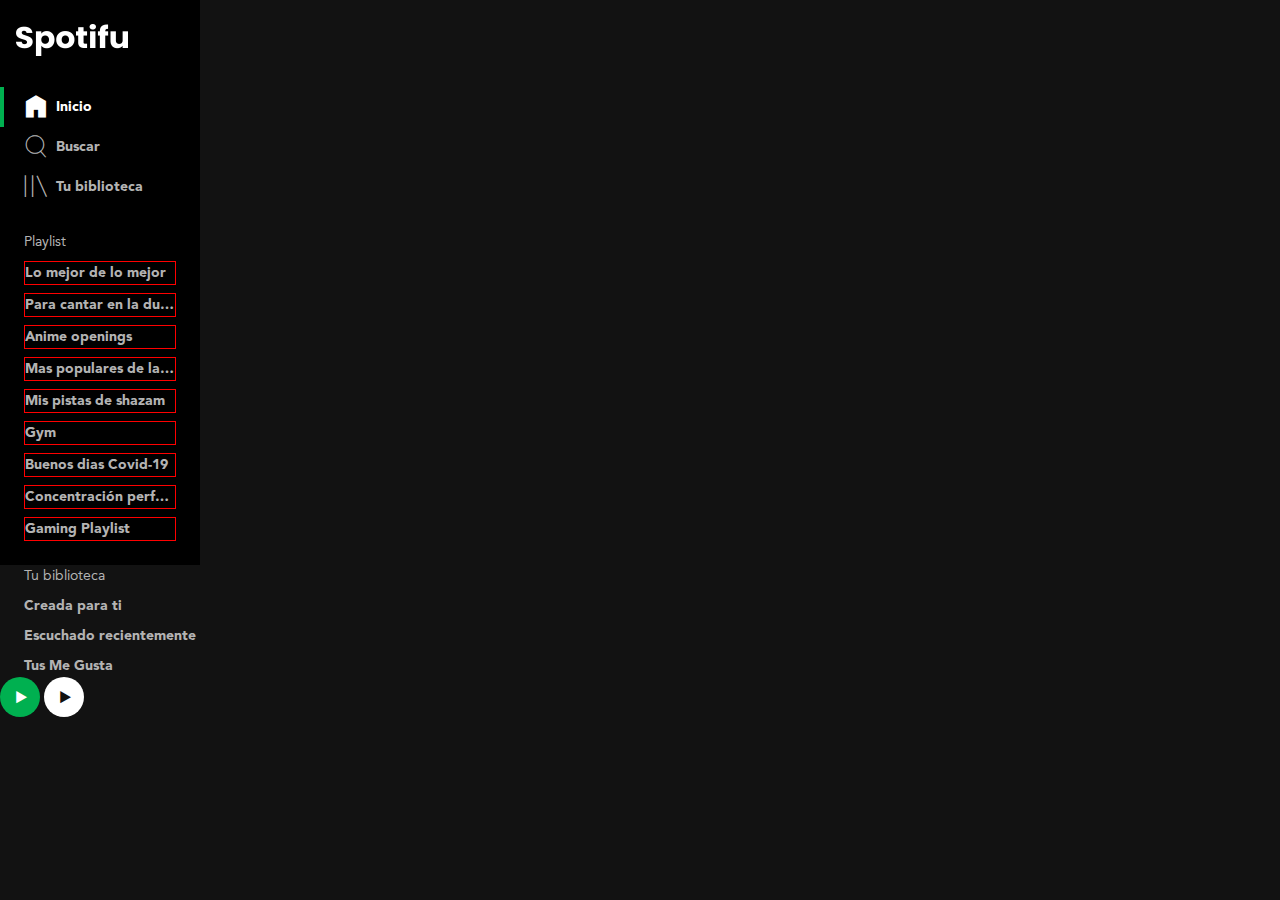
==== index.html @ e595609b "terminando sidebar" ====
<!DOCTYPE html>
<html lang="es">

<head>
  <link rel="stylesheet" href="css/index.css">
  <meta charset="UTF-8">
  <meta http-equiv="X-UA-Compatible" content="IE=edge">
  <meta name="viewport" content="width=device-width, initial-scale=1.0">
  <title>Spotifu</title>
</head>

<body class="body">

  <div class="sidebar">

    <!-- Logo -->
    <header class="logo">
      <a href="/" aria-current="page">
        <img src="images/spotifu-logo.png" class="logo-image" width="112" height="32" alt="Logo de Spotifu"
          title="Spotifu">
      </a>
    </header>

    <!-- Nav 1 -->

    <nav class="menu" aria-label="Principal">
      <ul class="menu-list">

        <li class="menuItem is-active">
          <a href="/" class="link" aria-current="page">
            <i class="icon-home" aria-hidden="true"></i>
            <span>Inicio</span>
          </a>
        </li>

        <li class="menuItem ">
          <a href="/" class="link">
            <i class="icon-search" aria-hidden="true"></i>
            <span>Buscar</span>
          </a>
        </li>

        <li class="menuItem ">
          <a href="/" class="link">
            <i class="icon-library" aria-hidden="true"></i>
            <span>Tu biblioteca</span>
          </a>
        </li>



      </ul>
    </nav>

    <!-- Nav2 -->

    <nav class="list" aria-labelledby="playlist-navigation">
      <h2 class="list-title" id="playlist-navigation">Playlist</h2>
      <ul class="list-content">

        <li class="list-item">
          <span class="elipsis">
            <a class="link" href="#">Lo mejor de lo mejor </a>
          </span>
        </li>

        <li class="list-item">
          <span class="elipsis">
            <a class="link" href="#">Para cantar en la ducha</a>
          </span>
        </li>

        <li class="list-item">
          <span class="elipsis">
            <a class="link" href="#">Anime openings</a>
          </span>
        </li>

        <li class="list-item">
          <span class="elipsis">
            <a class="link" href="#">Mas populares de la semana para ti que eres un pro</a>
          </span>
        </li>

        <li class="list-item">
          <span class="elipsis">
            <a class="link" href="#">Mis pistas de shazam</a>
          </span>
        </li>

        <li class="list-item">
          <span class="elipsis">
            <a class="link" href="#">Gym</a>
          </span>
        </li>

        <li class="list-item">
          <span class="elipsis">
            <a class="link" href="#">Buenos dias Covid-19</a>
          </span>
        </li>

        <li class="list-item">
          <span class="elipsis">
            <a class="link" href="#">Concentración perfecta</a>
          </span>
        </li>

        <li class="list-item">
          <span class="elipsis">
            <a class="link" href="#">Gaming Playlist</a>
          </span>
        </li>
      </ul>
    </nav>

  </div>






  <nav class="list" aria-labelledby="library-navigation">
    <h2 class="list-title" id="library-navigation">Tu biblioteca</h2>
    <ul class="list-content">
      <li class="list-item">
        <a class="link" href="#">Creada para ti</a>
      </li>
      <li class="list-item">
        <a class="link" href="#">Escuchado recientemente</a>
      </li>
      <li class="list-item">
        <a class="link" href="#">Tus Me Gusta</a>
      </li>
    </ul>
  </nav>




  <button class="buttonIcon is-primary" aria-label="Reproducir" title="Reproducir">
    <i class="icon-play" aria-hidden="true"></i>
  </button>
  <button class="buttonIcon is-white" aria-label="Reproducir" title="Reproducir">
    <i class="icon-play" aria-hidden="true"></i>
  </button>




</body>

</html>
---- css/index.css ----
@import './icons.css';
@import './fonts.css';
@import './body.css';
@import './link.css';
@import './button-icon.css';
@import './logo.css';
@import './list.css';
@import './menu.css';
@import './sidebar.css';
@import './elipsis.css';


:root{
  /* Colores */
  --primaryColor: #00B050;
  --white:#fff;
  --gray10:#B3B3B3;
  --gray20:#737373;
  --gray30:#282828;
  --gray40:#181818;
  --gray50:#121212;
  --gray60:#000;
  /* Fuentes */
  --basefontFamily:Avenir, Helvetica, sans-serif;

  /*Tipografias  */
  /*--nombre:font-weight font-size/line-height font-family*/
  --headLine1:bold 2rem/normal var(--basefontFamily);
  --headLine2:bold 1.5rem/1.75rem var(--basefontFamily);
  --baseFont:normal .875rem/1.375rem var(--basefontFamily);
  --baseFontBold:bold .875rem/1.375rem var(--basefontFamily);
  --button:bold .875rem/1rem var(--basefontFamily);
  --small:normal .75em/normal var(--basefontFamily);

}
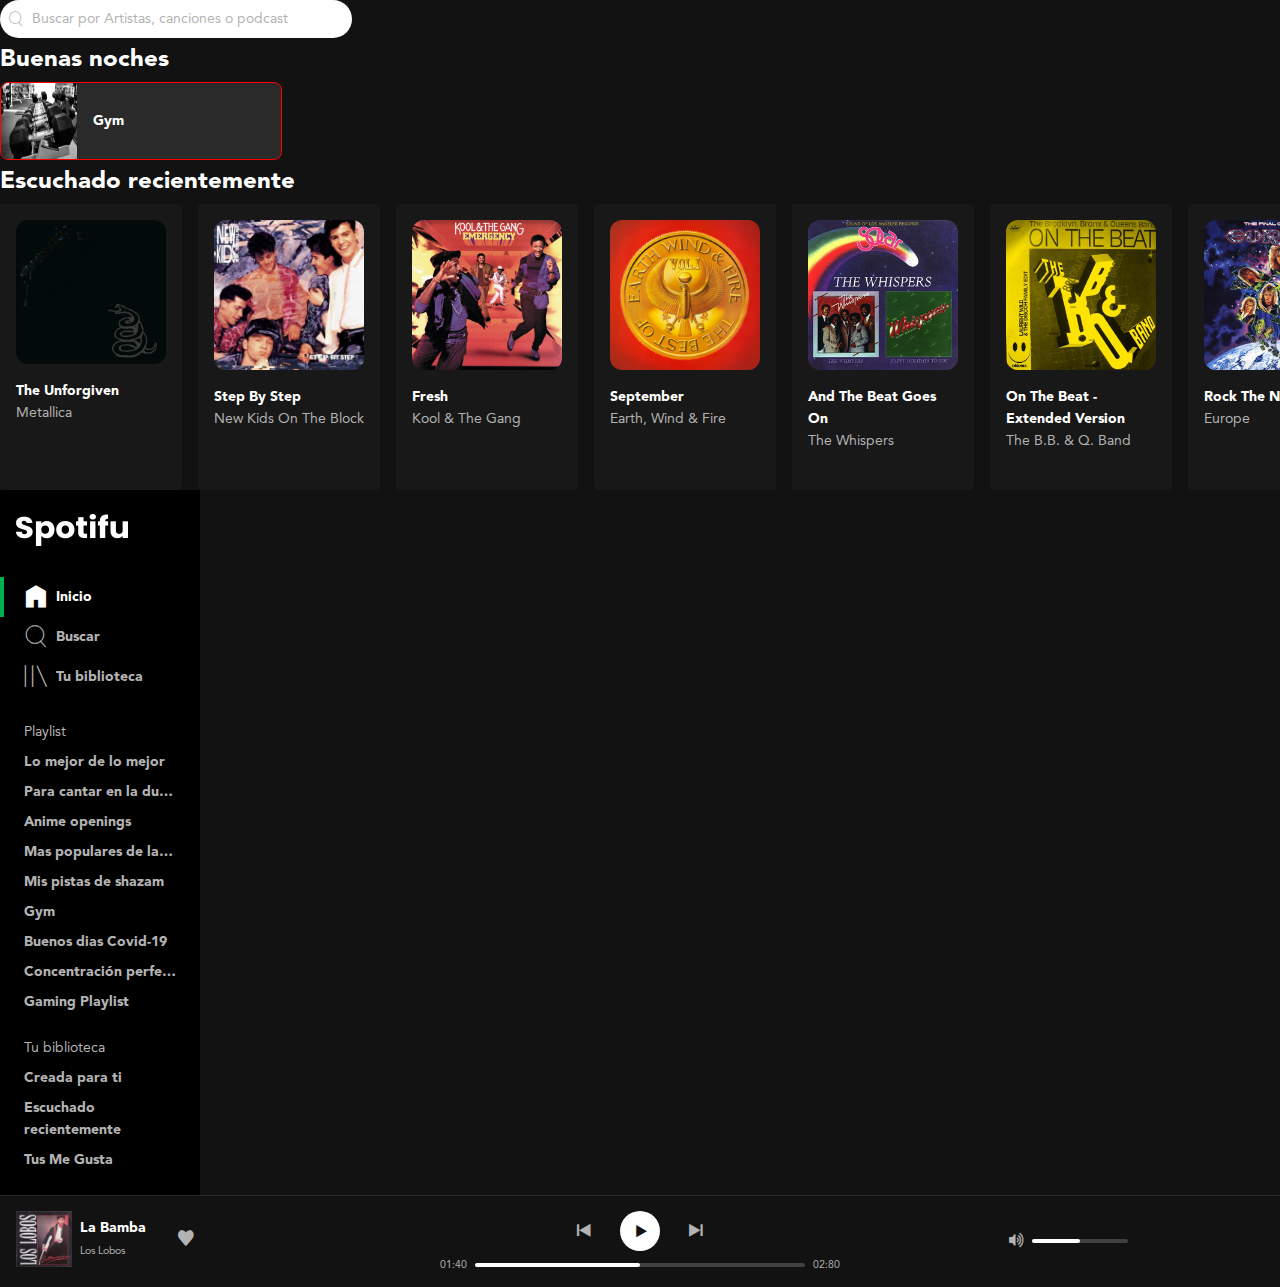
==== commit 52297441: "barra de busqueda terminada" ====
--- a/index.html
+++ b/index.html
@@ -2,6 +2,23 @@
 <html lang="es">
 
 <head>
+
+  <meta property="og:title" content="Proyecto Spotifu" />
+  <meta property="og:type" content="website" />
+  <meta property="og:description"
+    content="Proyecto Spotifu, realizado en el curso de flexbox con componentes en https://leonidasesteban.com/" />
+  <meta property="og:url" content="https://hervikm.github.io/Proyecto-spotifu/" />
+  <meta property="og:image" content="https://hervikm.github.io/Proyecto-spotifu/images/1-Inicio-Spotify.jpg" />
+  <!-- Favicon -->
+  <link rel="shortcut icon" href="images/favicon.5cb2bd30.ico" type="image/x-icon">
+  <link rel="apple-touch-icon" sizes="180x180" href="images/favicon.5cb2bd30.ico">
+  <link rel="icon" type="image/png" sizes="32x32" href="images/favicon.5cb2bd30.ico">
+  <link rel="icon" type="image/png" sizes="16x16" href="images/favicon.5cb2bd30.ico">
+  <link rel="mask-icon" href="images/favicon.5cb2bd30.ico" color="#5bbad5">
+  <meta name="msapplication-TileColor" content="#2b5797">
+  <meta name="theme-color" content="#ffffff">
+
+
   <link rel="stylesheet" href="css/index.css">
   <meta charset="UTF-8">
   <meta http-equiv="X-UA-Compatible" content="IE=edge">
@@ -11,6 +28,172 @@
 
 <body class="body">
 
+  <!-- BUSQUEDA -->
+  <form class="search" method="POST" action="#" role="search" aria-label="Busqueda de canciones, artistas o podcast">
+    <i  class="icon-search" aria-hidden="true"></i>
+    <input  class="search-input" type="search" placeholder="Buscar por Artistas, canciones o podcast"  id="">
+  </form>
+
+  <!-- REGION 1 -->
+  <section class="playlistList" aria-labelledby="region1">
+    <div class="playlistList-top">
+      <h2 class="playlistList-title" id="region1">Buenas noches</h2>
+    </div>
+    <div class="playlistList-container">
+      <!-- 1 -->
+      <div class="playlistB">
+        <div class="playlistB-cover">
+          <img src="images/gym.jpg" width="76" height="76" alt="cover de playlist">
+        </div>
+        <div class="playlistB-details">
+          <h3 class="playlistB-title">Gym</h3>
+          <div class="playlistB-control">
+            <button class="buttonIcon is-primary" aria-label="Reproducir la lista">
+              <i class="icon-play" aria-hidden="true"></i>
+            </button>
+          </div>
+        </div>
+      </div>
+      <!-- 2 -->
+
+      <!--  -->
+    </div>
+  </section>
+
+  <!-- REGION 2 -->
+  <section class="playlistList" aria-labelledby="region2">
+    <div class="playlistList-top">
+      <h2 class="playlistList-title" id="region2">Escuchado recientemente</h2>
+    </div>
+    <div class="playlistList-container">
+      <!-- 1 -->
+      <div class="playlistA">
+        <div class="playlistA-cover">
+          <img src="images/metallica.jpg" width="150" height="150" alt="portada de album">
+          <button class="buttonIcon is-primary" aria-label="Reproducir" title="Reproducir">
+            <i class="icon-play" aria-hidden="true"></i>
+          </button>
+        </div>
+        <h3 class="playlist-title">The Unforgiven</h3>
+        <h4 class="playlist-description">Metallica</h4>
+      </div>
+      <!--  -->
+      <!-- 2 -->
+      <div class="playlistA">
+        <div class="playlistA-cover">
+          <img src="images/Stepbystep.jpg" width="150" height="150" alt="portada de album">
+          <button class="buttonIcon is-primary" aria-label="Reproducir" title="Reproducir">
+            <i class="icon-play" aria-hidden="true"></i>
+          </button>
+        </div>
+        <h3 class="playlist-title">Step By Step</h3>
+        <h4 class="playlist-description">New Kids On The Block</h4>
+      </div>
+      <!--  -->
+      <!-- 3 -->
+      <div class="playlistA">
+        <div class="playlistA-cover">
+          <img src="images/fresh.jpg" width="150" height="150" alt="portada de album">
+          <button class="buttonIcon is-primary" aria-label="Reproducir" title="Reproducir">
+            <i class="icon-play" aria-hidden="true"></i>
+          </button>
+        </div>
+        <h3 class="playlist-title">Fresh</h3>
+        <h4 class="playlist-description">Kool & The Gang</h4>
+      </div>
+      <!--  -->
+      <!-- 4 -->
+      <div class="playlistA">
+        <div class="playlistA-cover">
+          <img src="images/september.jpg" width="150" height="150" alt="portada de album">
+          <button class="buttonIcon is-primary" aria-label="Reproducir" title="Reproducir">
+            <i class="icon-play" aria-hidden="true"></i>
+          </button>
+        </div>
+        <h3 class="playlist-title">September</h3>
+        <h4 class="playlist-description">Earth, Wind & Fire</h4>
+      </div>
+      <!--  -->
+      <!-- 5 -->
+      <div class="playlistA">
+        <div class="playlistA-cover">
+          <img src="images/thewisper.jpg" width="150" height="150" alt="portada de album">
+          <button class="buttonIcon is-primary" aria-label="Reproducir" title="Reproducir">
+            <i class="icon-play" aria-hidden="true"></i>
+          </button>
+        </div>
+        <h3 class="playlist-title">And The Beat Goes On</h3>
+        <h4 class="playlist-description">The Whispers</h4>
+      </div>
+      <!--  -->
+      <!-- 6 -->
+      <div class="playlistA">
+        <div class="playlistA-cover">
+          <img src="images/onthebeat.jpg" width="150" height="150" alt="portada de album">
+          <button class="buttonIcon is-primary" aria-label="Reproducir" title="Reproducir">
+            <i class="icon-play" aria-hidden="true"></i>
+          </button>
+        </div>
+        <h3 class="playlist-title">On The Beat - Extended Version</h3>
+        <h4 class="playlist-description">The B.B. & Q. Band</h4>
+      </div>
+      <!--  -->
+      <!-- 7 -->
+      <div class="playlistA">
+        <div class="playlistA-cover">
+          <img src="images/europe.jpg" width="150" height="150" alt="portada de album">
+          <button class="buttonIcon is-primary" aria-label="Reproducir" title="Reproducir">
+            <i class="icon-play" aria-hidden="true"></i>
+          </button>
+        </div>
+        <h3 class="playlist-title">Rock The Night</h3>
+        <h4 class="playlist-description">Europe</h4>
+      </div>
+      <!--  -->
+      <!-- 8 -->
+      <div class="playlistA">
+        <div class="playlistA-cover">
+          <img src="images/europe2.jpg" width="150" height="150" alt="portada de album">
+          <button class="buttonIcon is-primary" aria-label="Reproducir" title="Reproducir">
+            <i class="icon-play" aria-hidden="true"></i>
+          </button>
+        </div>
+        <h3 class="playlist-title">Open Your Heart</h3>
+        <h4 class="playlist-description">Europe</h4>
+      </div>
+      <!--  -->
+      <!-- 9 -->
+      <div class="playlistA">
+        <div class="playlistA-cover">
+          <img src="images/billyocean.jpg" width="150" height="150" alt="portada de album">
+          <button class="buttonIcon is-primary" aria-label="Reproducir" title="Reproducir">
+            <i class="icon-play" aria-hidden="true"></i>
+          </button>
+        </div>
+        <h3 class="playlist-title">Caribbean Queen (No More Love on the Run)</h3>
+        <h4 class="playlist-description">Billy Ocean</h4>
+      </div>
+      <!--  -->
+      <!-- 10 -->
+      <div class="playlistA">
+        <div class="playlistA-cover">
+          <img src="images/sexual-healing.jpg" width="150" height="150" alt="portada de album">
+          <button class="buttonIcon is-primary" aria-label="Reproducir" title="Reproducir">
+            <i class="icon-play" aria-hidden="true"></i>
+          </button>
+        </div>
+        <h3 class="playlist-title">Sexual Healing</h3>
+        <h4 class="playlist-description">Marvin Gaye</h4>
+      </div>
+      <!--  -->
+
+    </div>
+
+    </div>
+  </section>
+
+
+  <!-- Barra lateral -->
   <div class="sidebar">
 
     <!-- Logo -->
@@ -114,40 +297,91 @@
       </ul>
     </nav>
 
+    <nav class="list" aria-labelledby="library-navigation">
+      <h2 class="list-title" id="library-navigation">Tu biblioteca</h2>
+      <ul class="list-content">
+        <li class="list-item">
+          <a class="link" href="#">Creada para ti</a>
+        </li>
+        <li class="list-item">
+          <a class="link" href="#">Escuchado recientemente</a>
+        </li>
+        <li class="list-item">
+          <a class="link" href="#">Tus Me Gusta</a>
+        </li>
+      </ul>
+    </nav>
   </div>
 
-
-
-
-
-
-  <nav class="list" aria-labelledby="library-navigation">
-    <h2 class="list-title" id="library-navigation">Tu biblioteca</h2>
-    <ul class="list-content">
-      <li class="list-item">
-        <a class="link" href="#">Creada para ti</a>
-      </li>
-      <li class="list-item">
-        <a class="link" href="#">Escuchado recientemente</a>
-      </li>
-      <li class="list-item">
-        <a class="link" href="#">Tus Me Gusta</a>
-      </li>
-    </ul>
-  </nav>
-
-
-
-
-  <button class="buttonIcon is-primary" aria-label="Reproducir" title="Reproducir">
-    <i class="icon-play" aria-hidden="true"></i>
-  </button>
-  <button class="buttonIcon is-white" aria-label="Reproducir" title="Reproducir">
-    <i class="icon-play" aria-hidden="true"></i>
-  </button>
-
-
-
+  <!-- Reproductor musical -->
+  <div class="player">
+    <div class="player-nowPlaying">
+      <!-- Fotografia cancion -->
+      <div class="nowPlaying">
+        <div class="nowPlaying-cover">
+          <img src="images/portada.jpg" width="56" height="56" alt="portada la bamba">
+        </div>
+        <div class="nowPlaying-details">
+          <div class="nowPlaying-description">
+            <a href="#song" class="nowPlaying-title">La Bamba</a>
+            <a href="#artist" class="nowPlaying-artist">Los Lobos</a>
+          </div>
+          <div class="nowPlaying-actions">
+            <button class="player-control" role="switch" aria-label="cancion favorita" title="Favoritos">
+              <i class="icon-heart" aria-hidden="true"></i>
+            </button>
+          </div>
+        </div>
+      </div>
+    </div>
+
+    <div class="player-playerControls">
+      <!-- Controles de reproduccion -->
+      <div class="playerControls">
+        <!-- botones -->
+        <div class="playerControls-buttons" aria-label="Controles de reproduccion">
+          <button class="buttonIcon " aria-label="Anterior" title="Anterior">
+            <i class="icon-prev" aria-hidden="true"></i>
+          </button>
+          <button class="buttonIcon is-white" aria-label="Reproducir" title="Reproducir">
+            <i class="icon-play" aria-hidden="true"></i>
+          </button>
+          <button class="buttonIcon " aria-label="Siguiente" title="Siguiente">
+            <i class="icon-next" aria-hidden="true"></i>
+          </button>
+        </div>
+
+        <!-- Barra de reproducccion -->
+        <div class="playerPlayback">
+          <span class="playerPlayback-progressTime">01:40</span>
+          <div class="playerPlayback-slider">
+            <div class="slider">
+              <div class="slider-progress">
+                <button class="slider-button" aria-label="Controlar progreso de la reproduccion"></button>
+              </div>
+            </div>
+          </div>
+          <span class="playerPlayback-progressTime">02:80</span>
+        </div>
+      </div>
+    </div>
+
+    <div class="player-playerVolumen">
+      <!-- Control volumen -->
+      <div class="playerVolumen">
+        <button class="player-control" aria-label="Silenciar" aria-describedby="volumen-icon">
+          <i class="icon-volume-up" id="volumen-icon" role="presentation" aria-label="volumen alto"></i>
+        </button>
+        <div class="playerVolumen-slider">
+          <div class="slider">
+            <div class="slider-progress">
+              <button class="slider-button" aria-label="Controlar progreso de la reproduccion"></button>
+            </div>
+          </div>
+        </div>
+      </div>
+    </div>
+  </div>
 
 </body>
 
--- a/css/index.css
+++ b/css/index.css
@@ -8,6 +8,12 @@
 @import './menu.css';
 @import './sidebar.css';
 @import './elipsis.css';
+@import './player.css';
+@import './playlist-a.css';
+@import './playlist-b.css';
+@import './playlist-list.css';
+@import './scrollbar.css';
+@import './search.css';
 
 
 :root{
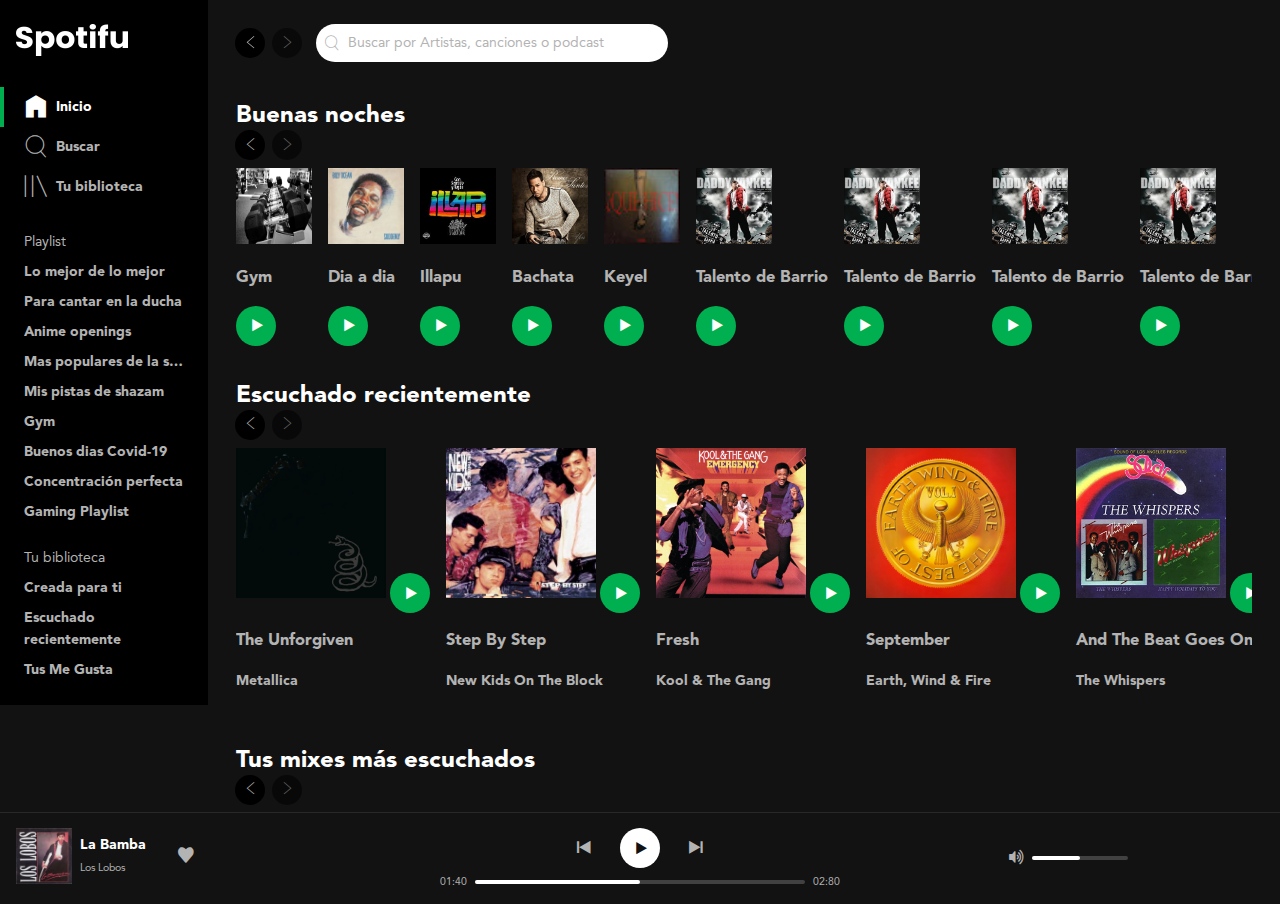
==== commit 6f94a530: "Layouts completados" ====
--- a/index.html
+++ b/index.html
@@ -1,6 +1,5 @@
 <!DOCTYPE html>
 <html lang="es">
-
 <head>
 
   <meta property="og:title" content="Proyecto Spotifu" />
@@ -28,361 +27,653 @@
 
 <body class="body">
 
-  <!-- BUSQUEDA -->
-  <form class="search" method="POST" action="#" role="search" aria-label="Busqueda de canciones, artistas o podcast">
-    <i  class="icon-search" aria-hidden="true"></i>
-    <input  class="search-input" type="search" placeholder="Buscar por Artistas, canciones o podcast"  id="">
-  </form>
-
-  <!-- REGION 1 -->
-  <section class="playlistList" aria-labelledby="region1">
-    <div class="playlistList-top">
-      <h2 class="playlistList-title" id="region1">Buenas noches</h2>
-    </div>
-    <div class="playlistList-container">
-      <!-- 1 -->
-      <div class="playlistB">
-        <div class="playlistB-cover">
-          <img src="images/gym.jpg" width="76" height="76" alt="cover de playlist">
-        </div>
-        <div class="playlistB-details">
-          <h3 class="playlistB-title">Gym</h3>
-          <div class="playlistB-control">
-            <button class="buttonIcon is-primary" aria-label="Reproducir la lista">
-              <i class="icon-play" aria-hidden="true"></i>
-            </button>
+  <div class="layout">
+
+    <div class="layout-block">
+      <div class="layout-sidebar">
+          <!-- Barra lateral -->
+          <div class="sidebar">
+
+            <!-- Logo -->
+            <header class="logo">
+              <a href="/" aria-current="page">
+                <img src="images/spotifu-logo.png" class="logo-image" width="112" height="32" alt="Logo de Spotifu"
+                  title="Spotifu">
+              </a>
+            </header>
+
+            <!-- Nav 1 -->
+
+            <nav class="menu" aria-label="Principal">
+              <ul class="menu-list">
+
+                <li class="menuItem is-active">
+                  <a href="./index.html" class="link" aria-current="page">
+                    <i class="icon-home" aria-hidden="true"></i>
+                    <span>Inicio</span>
+                  </a>
+                </li>
+
+                <li class="menuItem ">
+                  <a href="./buscar.html" class="link">
+                    <i class="icon-search" aria-hidden="true"></i>
+                    <span>Buscar</span>
+                  </a>
+                </li>
+
+                <li class="menuItem ">
+                  <a href="./tuBiblioteca.html" class="link">
+                    <i class="icon-library" aria-hidden="true"></i>
+                    <span>Tu biblioteca</span>
+                  </a>
+                </li>
+
+
+
+              </ul>
+            </nav>
+
+            <!-- Nav2 -->
+
+            <nav class="list" aria-labelledby="playlist-navigation">
+              <h2 class="list-title" id="playlist-navigation">Playlist</h2>
+              <ul class="list-content">
+
+                <li class="list-item">
+                  <span class="elipsis">
+                    <a class="link" href="#">Lo mejor de lo mejor </a>
+                  </span>
+                </li>
+
+                <li class="list-item">
+                  <span class="elipsis">
+                    <a class="link" href="#">Para cantar en la ducha</a>
+                  </span>
+                </li>
+
+                <li class="list-item">
+                  <span class="elipsis">
+                    <a class="link" href="#">Anime openings</a>
+                  </span>
+                </li>
+
+                <li class="list-item">
+                  <span class="elipsis">
+                    <a class="link" href="#">Mas populares de la semana para ti que eres un pro</a>
+                  </span>
+                </li>
+
+                <li class="list-item">
+                  <span class="elipsis">
+                    <a class="link" href="#">Mis pistas de shazam</a>
+                  </span>
+                </li>
+
+                <li class="list-item">
+                  <span class="elipsis">
+                    <a class="link" href="#">Gym</a>
+                  </span>
+                </li>
+
+                <li class="list-item">
+                  <span class="elipsis">
+                    <a class="link" href="#">Buenos dias Covid-19</a>
+                  </span>
+                </li>
+
+                <li class="list-item">
+                  <span class="elipsis">
+                    <a class="link" href="#">Concentración perfecta</a>
+                  </span>
+                </li>
+
+                <li class="list-item">
+                  <span class="elipsis">
+                    <a class="link" href="#">Gaming Playlist</a>
+                  </span>
+                </li>
+              </ul>
+            </nav>
+
+            <nav class="list" aria-labelledby="library-navigation">
+              <h2 class="list-title" id="library-navigation">Tu biblioteca</h2>
+              <ul class="list-content">
+                <li class="list-item">
+                  <a class="link" href="#">Creada para ti</a>
+                </li>
+                <li class="list-item">
+                  <a class="link" href="#">Escuchado recientemente</a>
+                </li>
+                <li class="list-item">
+                  <a class="link" href="#">Tus Me Gusta</a>
+                </li>
+              </ul>
+            </nav>
           </div>
-        </div>
       </div>
-      <!-- 2 -->
-
-      <!--  -->
-    </div>
-  </section>
-
-  <!-- REGION 2 -->
-  <section class="playlistList" aria-labelledby="region2">
-    <div class="playlistList-top">
-      <h2 class="playlistList-title" id="region2">Escuchado recientemente</h2>
-    </div>
-    <div class="playlistList-container">
-      <!-- 1 -->
-      <div class="playlistA">
-        <div class="playlistA-cover">
-          <img src="images/metallica.jpg" width="150" height="150" alt="portada de album">
-          <button class="buttonIcon is-primary" aria-label="Reproducir" title="Reproducir">
-            <i class="icon-play" aria-hidden="true"></i>
-          </button>
-        </div>
-        <h3 class="playlist-title">The Unforgiven</h3>
-        <h4 class="playlist-description">Metallica</h4>
-      </div>
-      <!--  -->
-      <!-- 2 -->
-      <div class="playlistA">
-        <div class="playlistA-cover">
-          <img src="images/Stepbystep.jpg" width="150" height="150" alt="portada de album">
-          <button class="buttonIcon is-primary" aria-label="Reproducir" title="Reproducir">
-            <i class="icon-play" aria-hidden="true"></i>
-          </button>
-        </div>
-        <h3 class="playlist-title">Step By Step</h3>
-        <h4 class="playlist-description">New Kids On The Block</h4>
-      </div>
-      <!--  -->
-      <!-- 3 -->
-      <div class="playlistA">
-        <div class="playlistA-cover">
-          <img src="images/fresh.jpg" width="150" height="150" alt="portada de album">
-          <button class="buttonIcon is-primary" aria-label="Reproducir" title="Reproducir">
-            <i class="icon-play" aria-hidden="true"></i>
-          </button>
-        </div>
-        <h3 class="playlist-title">Fresh</h3>
-        <h4 class="playlist-description">Kool & The Gang</h4>
-      </div>
-      <!--  -->
-      <!-- 4 -->
-      <div class="playlistA">
-        <div class="playlistA-cover">
-          <img src="images/september.jpg" width="150" height="150" alt="portada de album">
-          <button class="buttonIcon is-primary" aria-label="Reproducir" title="Reproducir">
-            <i class="icon-play" aria-hidden="true"></i>
-          </button>
-        </div>
-        <h3 class="playlist-title">September</h3>
-        <h4 class="playlist-description">Earth, Wind & Fire</h4>
-      </div>
-      <!--  -->
-      <!-- 5 -->
-      <div class="playlistA">
-        <div class="playlistA-cover">
-          <img src="images/thewisper.jpg" width="150" height="150" alt="portada de album">
-          <button class="buttonIcon is-primary" aria-label="Reproducir" title="Reproducir">
-            <i class="icon-play" aria-hidden="true"></i>
-          </button>
-        </div>
-        <h3 class="playlist-title">And The Beat Goes On</h3>
-        <h4 class="playlist-description">The Whispers</h4>
-      </div>
-      <!--  -->
-      <!-- 6 -->
-      <div class="playlistA">
-        <div class="playlistA-cover">
-          <img src="images/onthebeat.jpg" width="150" height="150" alt="portada de album">
-          <button class="buttonIcon is-primary" aria-label="Reproducir" title="Reproducir">
-            <i class="icon-play" aria-hidden="true"></i>
-          </button>
-        </div>
-        <h3 class="playlist-title">On The Beat - Extended Version</h3>
-        <h4 class="playlist-description">The B.B. & Q. Band</h4>
-      </div>
-      <!--  -->
-      <!-- 7 -->
-      <div class="playlistA">
-        <div class="playlistA-cover">
-          <img src="images/europe.jpg" width="150" height="150" alt="portada de album">
-          <button class="buttonIcon is-primary" aria-label="Reproducir" title="Reproducir">
-            <i class="icon-play" aria-hidden="true"></i>
-          </button>
-        </div>
-        <h3 class="playlist-title">Rock The Night</h3>
-        <h4 class="playlist-description">Europe</h4>
-      </div>
-      <!--  -->
-      <!-- 8 -->
-      <div class="playlistA">
-        <div class="playlistA-cover">
-          <img src="images/europe2.jpg" width="150" height="150" alt="portada de album">
-          <button class="buttonIcon is-primary" aria-label="Reproducir" title="Reproducir">
-            <i class="icon-play" aria-hidden="true"></i>
-          </button>
-        </div>
-        <h3 class="playlist-title">Open Your Heart</h3>
-        <h4 class="playlist-description">Europe</h4>
-      </div>
-      <!--  -->
-      <!-- 9 -->
-      <div class="playlistA">
-        <div class="playlistA-cover">
-          <img src="images/billyocean.jpg" width="150" height="150" alt="portada de album">
-          <button class="buttonIcon is-primary" aria-label="Reproducir" title="Reproducir">
-            <i class="icon-play" aria-hidden="true"></i>
-          </button>
-        </div>
-        <h3 class="playlist-title">Caribbean Queen (No More Love on the Run)</h3>
-        <h4 class="playlist-description">Billy Ocean</h4>
-      </div>
-      <!--  -->
-      <!-- 10 -->
-      <div class="playlistA">
-        <div class="playlistA-cover">
-          <img src="images/sexual-healing.jpg" width="150" height="150" alt="portada de album">
-          <button class="buttonIcon is-primary" aria-label="Reproducir" title="Reproducir">
-            <i class="icon-play" aria-hidden="true"></i>
-          </button>
-        </div>
-        <h3 class="playlist-title">Sexual Healing</h3>
-        <h4 class="playlist-description">Marvin Gaye</h4>
-      </div>
-      <!--  -->
-
-    </div>
-
-    </div>
-  </section>
-
-
-  <!-- Barra lateral -->
-  <div class="sidebar">
-
-    <!-- Logo -->
-    <header class="logo">
-      <a href="/" aria-current="page">
-        <img src="images/spotifu-logo.png" class="logo-image" width="112" height="32" alt="Logo de Spotifu"
-          title="Spotifu">
-      </a>
-    </header>
-
-    <!-- Nav 1 -->
-
-    <nav class="menu" aria-label="Principal">
-      <ul class="menu-list">
-
-        <li class="menuItem is-active">
-          <a href="/" class="link" aria-current="page">
-            <i class="icon-home" aria-hidden="true"></i>
-            <span>Inicio</span>
-          </a>
-        </li>
-
-        <li class="menuItem ">
-          <a href="/" class="link">
-            <i class="icon-search" aria-hidden="true"></i>
-            <span>Buscar</span>
-          </a>
-        </li>
-
-        <li class="menuItem ">
-          <a href="/" class="link">
-            <i class="icon-library" aria-hidden="true"></i>
-            <span>Tu biblioteca</span>
-          </a>
-        </li>
-
-
-
-      </ul>
-    </nav>
-
-    <!-- Nav2 -->
-
-    <nav class="list" aria-labelledby="playlist-navigation">
-      <h2 class="list-title" id="playlist-navigation">Playlist</h2>
-      <ul class="list-content">
-
-        <li class="list-item">
-          <span class="elipsis">
-            <a class="link" href="#">Lo mejor de lo mejor </a>
-          </span>
-        </li>
-
-        <li class="list-item">
-          <span class="elipsis">
-            <a class="link" href="#">Para cantar en la ducha</a>
-          </span>
-        </li>
-
-        <li class="list-item">
-          <span class="elipsis">
-            <a class="link" href="#">Anime openings</a>
-          </span>
-        </li>
-
-        <li class="list-item">
-          <span class="elipsis">
-            <a class="link" href="#">Mas populares de la semana para ti que eres un pro</a>
-          </span>
-        </li>
-
-        <li class="list-item">
-          <span class="elipsis">
-            <a class="link" href="#">Mis pistas de shazam</a>
-          </span>
-        </li>
-
-        <li class="list-item">
-          <span class="elipsis">
-            <a class="link" href="#">Gym</a>
-          </span>
-        </li>
-
-        <li class="list-item">
-          <span class="elipsis">
-            <a class="link" href="#">Buenos dias Covid-19</a>
-          </span>
-        </li>
-
-        <li class="list-item">
-          <span class="elipsis">
-            <a class="link" href="#">Concentración perfecta</a>
-          </span>
-        </li>
-
-        <li class="list-item">
-          <span class="elipsis">
-            <a class="link" href="#">Gaming Playlist</a>
-          </span>
-        </li>
-      </ul>
-    </nav>
-
-    <nav class="list" aria-labelledby="library-navigation">
-      <h2 class="list-title" id="library-navigation">Tu biblioteca</h2>
-      <ul class="list-content">
-        <li class="list-item">
-          <a class="link" href="#">Creada para ti</a>
-        </li>
-        <li class="list-item">
-          <a class="link" href="#">Escuchado recientemente</a>
-        </li>
-        <li class="list-item">
-          <a class="link" href="#">Tus Me Gusta</a>
-        </li>
-      </ul>
-    </nav>
-  </div>
-
-  <!-- Reproductor musical -->
-  <div class="player">
-    <div class="player-nowPlaying">
-      <!-- Fotografia cancion -->
-      <div class="nowPlaying">
-        <div class="nowPlaying-cover">
-          <img src="images/portada.jpg" width="56" height="56" alt="portada la bamba">
-        </div>
-        <div class="nowPlaying-details">
-          <div class="nowPlaying-description">
-            <a href="#song" class="nowPlaying-title">La Bamba</a>
-            <a href="#artist" class="nowPlaying-artist">Los Lobos</a>
+
+      <div class="layout-main">
+          <div class="page">
+            <div class="sticky">
+              <div class="page-block">
+                <header class="header" aria-label="Barra superior y menu del usuario">
+                  <div class="navigation">
+                    <button class="navigation-prev" aria-label="Volver" title="volver">
+                      <i class="icon-arrow-left" aria-hidden="true"></i>
+                    </button>
+                    <button class="navigation-next" disabled aria-label="avanzar" title="avanzar">
+                      <i class="icon-arrow-right" aria-hidden="true"></i>
+                    </button>
+                  </div>
+
+                  <!-- BUSQUEDA -->
+                  <form class="search" method="POST" action="#" role="search" aria-label="Busqueda de canciones, artistas o podcast">
+                    <i class="icon-search" aria-hidden="true"></i>
+                    <input class="search-input" type="search" placeholder="Buscar por Artistas, canciones o podcast" id="">
+                  </form>
+
+                </header>
+              </div>
+            </div>
+
+            <main class="page-block">
+              <!-- REGION 1 -->
+              <section class="playlistList" aria-labelledby="region1">
+                <div class="playlistList-top">
+                  <h2 class="playlistList-title" id="region1">Buenas noches</h2>
+
+                  <div class="navigation">
+                    <button class="navigation-prev" aria-label="Volver" title="volver">
+                      <i class="icon-arrow-left" aria-hidden="true"></i>
+                    </button>
+                    <button class="navigation-next" disabled aria-label="avanzar" title="avanzar">
+                      <i class="icon-arrow-right" aria-hidden="true"></i>
+                    </button>
+                  </div>
+                </div>
+                <div class="playlistList-container">
+                  <!-- 1 -->
+                  <div class="playlistB">
+                    <div class="playlistB-cover">
+                      <img src="images/gym.jpg" width="76" height="76" alt="cover de playlist">
+                    </div>
+                    <div class="playlistB-details">
+                      <h3 class="playlistB-title">Gym</h3>
+                      <div class="playlistB-control">
+                        <button class="buttonIcon is-primary" aria-label="Reproducir la lista">
+                          <i class="icon-play" aria-hidden="true"></i>
+                        </button>
+                      </div>
+                    </div>
+                  </div>
+                  <!-- 2 -->
+
+                  <div class="playlistB">
+                    <div class="playlistB-cover">
+                      <img src="images/billyocean.jpg" width="76" height="76" alt="cover de playlist">
+                    </div>
+                    <div class="playlistB-details">
+                      <h3 class="playlistB-title">Dia a dia</h3>
+                      <div class="playlistB-control">
+                        <button class="buttonIcon is-primary" aria-label="Reproducir la lista">
+                          <i class="icon-play" aria-hidden="true"></i>
+                        </button>
+                      </div>
+                    </div>
+                  </div>
+                  <!-- 3 -->
+                  <div class="playlistB">
+                    <div class="playlistB-cover">
+                      <img src="images/illapu.jpg" width="76" height="76" alt="cover de playlist ">
+                    </div>
+                    <div class="playlistB-details">
+                      <h3 class="playlistB-title">Illapu</h3>
+                      <div class="playlistB-control">
+                        <button class="buttonIcon is-primary" aria-label="Reproducir la lista">
+                          <i class="icon-play" aria-hidden="true"></i>
+                        </button>
+                      </div>
+                    </div>
+                  </div>
+                  <!--  -->
+                  <!-- 4 -->
+                  <div class="playlistB">
+                    <div class="playlistB-cover">
+                      <img src="images/romeo.jpg" width="76" height="76" alt="cover de playlist ">
+                    </div>
+                    <div class="playlistB-details">
+                      <h3 class="playlistB-title">Bachata</h3>
+                      <div class="playlistB-control">
+                        <button class="buttonIcon is-primary" aria-label="Reproducir la lista">
+                          <i class="icon-play" aria-hidden="true"></i>
+                        </button>
+                      </div>
+                    </div>
+                  </div>
+                  <!--  -->
+                  <!-- 5 -->
+                  <div class="playlistB">
+                    <div class="playlistB-cover">
+                      <img src="images/keyel.jpg" width="76" height="76" alt="cover de playlist ">
+                    </div>
+                    <div class="playlistB-details">
+                      <h3 class="playlistB-title">Keyel</h3>
+                      <div class="playlistB-control">
+                        <button class="buttonIcon is-primary" aria-label="Reproducir la lista">
+                          <i class="icon-play" aria-hidden="true"></i>
+                        </button>
+                      </div>
+                    </div>
+                  </div>
+                  <!--  -->
+                  <!-- 6 -->
+                  <div class="playlistB">
+                    <div class="playlistB-cover">
+                      <img src="images/12_Talento_De_Barrio.jpg" width="76" height="76" alt="cover de playlist la bamba">
+                    </div>
+                    <div class="playlistB-details">
+                      <h3 class="playlistB-title">Talento de Barrio</h3>
+                      <div class="playlistB-control">
+                        <button class="buttonIcon is-primary" aria-label="Reproducir la lista">
+                          <i class="icon-play" aria-hidden="true"></i>
+                        </button>
+                      </div>
+                    </div>
+                  </div>
+                  <!--  -->
+                  <!-- 7 -->
+                  <div class="playlistB">
+                    <div class="playlistB-cover">
+                      <img src="images/12_Talento_De_Barrio.jpg" width="76" height="76" alt="cover de playlist la bamba">
+                    </div>
+                    <div class="playlistB-details">
+                      <h3 class="playlistB-title">Talento de Barrio</h3>
+                      <div class="playlistB-control">
+                        <button class="buttonIcon is-primary" aria-label="Reproducir la lista">
+                          <i class="icon-play" aria-hidden="true"></i>
+                        </button>
+                      </div>
+                    </div>
+                  </div>
+                  <!--  -->
+                  <!-- 8-->
+                  <div class="playlistB">
+                    <div class="playlistB-cover">
+                      <img src="images/12_Talento_De_Barrio.jpg" width="76" height="76" alt="cover de playlist la bamba">
+                    </div>
+                    <div class="playlistB-details">
+                      <h3 class="playlistB-title">Talento de Barrio</h3>
+                      <div class="playlistB-control">
+                        <button class="buttonIcon is-primary" aria-label="Reproducir la lista">
+                          <i class="icon-play" aria-hidden="true"></i>
+                        </button>
+                      </div>
+                    </div>
+                  </div>
+                  <!--  -->
+                  <!-- 9 -->
+                  <div class="playlistB">
+                    <div class="playlistB-cover">
+                      <img src="images/12_Talento_De_Barrio.jpg" width="76" height="76" alt="cover de playlist la bamba">
+                    </div>
+                    <div class="playlistB-details">
+                      <h3 class="playlistB-title">Talento de Barrio</h3>
+                      <div class="playlistB-control">
+                        <button class="buttonIcon is-primary" aria-label="Reproducir la lista">
+                          <i class="icon-play" aria-hidden="true"></i>
+                        </button>
+                      </div>
+                    </div>
+                  </div>
+                  <!--  -->
+                  <!-- 10 -->
+                  <div class="playlistB">
+                    <div class="playlistB-cover">
+                      <img src="images/12_Talento_De_Barrio.jpg" width="76" height="76" alt="cover de playlist la bamba">
+                    </div>
+                    <div class="playlistB-details">
+                      <h3 class="playlistB-title">Talento de Barrio</h3>
+                      <div class="playlistB-control">
+                        <button class="buttonIcon is-primary" aria-label="Reproducir la lista">
+                          <i class="icon-play" aria-hidden="true"></i>
+                        </button>
+                      </div>
+                    </div>
+                  </div>
+
+
+
+
+                  <!--  -->
+                </div>
+              </section>
+
+              <!-- REGION 2 -->
+              <section class="playlistList" aria-labelledby="region2">
+                <div class="playlistList-top">
+                  <h2 class="playlistList-title" id="region2">Escuchado recientemente</h2>
+
+                  <div class="navigation">
+                    <button class="navigation-prev" aria-label="Volver" title="volver">
+                      <i class="icon-arrow-left" aria-hidden="true"></i>
+                    </button>
+                    <button class="navigation-next" disabled aria-label="avanzar" title="avanzar">
+                      <i class="icon-arrow-right" aria-hidden="true"></i>
+                    </button>
+                  </div>
+
+                </div>
+                <div class="playlistList-container">
+                  <!-- 1 -->
+                  <div class="playlistA">
+                    <div class="playlistA-cover">
+                      <img src="images/metallica.jpg" width="150" height="150" alt="portada de album">
+                      <button class="buttonIcon is-primary" aria-label="Reproducir" title="Reproducir">
+                        <i class="icon-play" aria-hidden="true"></i>
+                      </button>
+                    </div>
+                    <h3 class="playlist-title">The Unforgiven</h3>
+                    <h4 class="playlist-description">Metallica</h4>
+                  </div>
+                  <!--  -->
+                  <!-- 2 -->
+                  <div class="playlistA">
+                    <div class="playlistA-cover">
+                      <img src="images/Stepbystep.jpg" width="150" height="150" alt="portada de album">
+                      <button class="buttonIcon is-primary" aria-label="Reproducir" title="Reproducir">
+                        <i class="icon-play" aria-hidden="true"></i>
+                      </button>
+                    </div>
+                    <h3 class="playlist-title">Step By Step</h3>
+                    <h4 class="playlist-description">New Kids On The Block</h4>
+                  </div>
+                  <!--  -->
+                  <!-- 3 -->
+                  <div class="playlistA">
+                    <div class="playlistA-cover">
+                      <img src="images/fresh.jpg" width="150" height="150" alt="portada de album">
+                      <button class="buttonIcon is-primary" aria-label="Reproducir" title="Reproducir">
+                        <i class="icon-play" aria-hidden="true"></i>
+                      </button>
+                    </div>
+                    <h3 class="playlist-title">Fresh</h3>
+                    <h4 class="playlist-description">Kool & The Gang</h4>
+                  </div>
+                  <!--  -->
+                  <!-- 4 -->
+                  <div class="playlistA">
+                    <div class="playlistA-cover">
+                      <img src="images/september.jpg" width="150" height="150" alt="portada de album">
+                      <button class="buttonIcon is-primary" aria-label="Reproducir" title="Reproducir">
+                        <i class="icon-play" aria-hidden="true"></i>
+                      </button>
+                    </div>
+                    <h3 class="playlist-title">September</h3>
+                    <h4 class="playlist-description">Earth, Wind & Fire</h4>
+                  </div>
+                  <!--  -->
+                  <!-- 5 -->
+                  <div class="playlistA">
+                    <div class="playlistA-cover">
+                      <img src="images/thewisper.jpg" width="150" height="150" alt="portada de album">
+                      <button class="buttonIcon is-primary" aria-label="Reproducir" title="Reproducir">
+                        <i class="icon-play" aria-hidden="true"></i>
+                      </button>
+                    </div>
+                    <h3 class="playlist-title">And The Beat Goes On</h3>
+                    <h4 class="playlist-description">The Whispers</h4>
+                  </div>
+                  <!--  -->
+                  <!-- 6 -->
+                  <div class="playlistA">
+                    <div class="playlistA-cover">
+                      <img src="images/onthebeat.jpg" width="150" height="150" alt="portada de album">
+                      <button class="buttonIcon is-primary" aria-label="Reproducir" title="Reproducir">
+                        <i class="icon-play" aria-hidden="true"></i>
+                      </button>
+                    </div>
+                    <h3 class="playlist-title">On The Beat - Extended Version</h3>
+                    <h4 class="playlist-description">The B.B. & Q. Band</h4>
+                  </div>
+                  <!--  -->
+                  <!-- 7 -->
+                  <div class="playlistA">
+                    <div class="playlistA-cover">
+                      <img src="images/europe.jpg" width="150" height="150" alt="portada de album">
+                      <button class="buttonIcon is-primary" aria-label="Reproducir" title="Reproducir">
+                        <i class="icon-play" aria-hidden="true"></i>
+                      </button>
+                    </div>
+                    <h3 class="playlist-title">Rock The Night</h3>
+                    <h4 class="playlist-description">Europe</h4>
+                  </div>
+                  <!--  -->
+                  <!-- 8 -->
+                  <div class="playlistA">
+                    <div class="playlistA-cover">
+                      <img src="images/europe2.jpg" width="150" height="150" alt="portada de album">
+                      <button class="buttonIcon is-primary" aria-label="Reproducir" title="Reproducir">
+                        <i class="icon-play" aria-hidden="true"></i>
+                      </button>
+                    </div>
+                    <h3 class="playlist-title">Open Your Heart</h3>
+                    <h4 class="playlist-description">Europe</h4>
+                  </div>
+                  <!--  -->
+                  <!-- 9 -->
+                  <div class="playlistA">
+                    <div class="playlistA-cover">
+                      <img src="images/billyocean.jpg" width="150" height="150" alt="portada de album">
+                      <button class="buttonIcon is-primary" aria-label="Reproducir" title="Reproducir">
+                        <i class="icon-play" aria-hidden="true"></i>
+                      </button>
+                    </div>
+                    <h3 class="playlist-title">Caribbean Queen (No More Love on the Run)</h3>
+                    <h4 class="playlist-description">Billy Ocean</h4>
+                  </div>
+                  <!--  -->
+                  <!-- 10 -->
+                  <div class="playlistA">
+                    <div class="playlistA-cover">
+                      <img src="images/sexual-healing.jpg" width="150" height="150" alt="portada de album">
+                      <button class="buttonIcon is-primary" aria-label="Reproducir" title="Reproducir">
+                        <i class="icon-play" aria-hidden="true"></i>
+                      </button>
+                    </div>
+                    <h3 class="playlist-title">Sexual Healing</h3>
+                    <h4 class="playlist-description">Marvin Gaye</h4>
+                  </div>
+                  <!--  -->
+
+                </div>
+              </section>
+
+              <!-- REGION 3 -->
+              <section class="playlistList" aria-labelledby="region3">
+                <div class="playlistList-top">
+                  <h2 class="playlistList-title" id="region3">Tus mixes más escuchados</h2>
+
+                  <div class="navigation">
+                    <button class="navigation-prev" aria-label="Volver" title="volver">
+                      <i class="icon-arrow-left" aria-hidden="true"></i>
+                    </button>
+                    <button class="navigation-next" disabled aria-label="avanzar" title="avanzar">
+                      <i class="icon-arrow-right" aria-hidden="true"></i>
+                    </button>
+                  </div>
+
+                </div>
+                <div class="playlistList-container">
+                  <!-- 1 -->
+                  <div class="playlistA">
+                    <div class="playlistA-cover">
+                      <img src="images/tusMixes/1.PNG" width="150" height="150" alt="portada de album">
+                      <button class="buttonIcon is-primary" aria-label="Reproducir" title="Reproducir">
+                        <i class="icon-play" aria-hidden="true"></i>
+                      </button>
+                    </div>
+                    <h3 class="playlist-title">Luis Miguel Mix</h3>
+                    <h4 class="playlist-description">Marisela, Chayanne, Ricardo Arjona y más</h4>
+                  </div>
+                  <!--  -->
+                  <!-- 2 -->
+                  <div class="playlistA">
+                    <div class="playlistA-cover">
+                      <img src="images/tusMixes/2.PNG" width="150" height="150" alt="portada de album">
+                      <button class="buttonIcon is-primary" aria-label="Reproducir" title="Reproducir">
+                        <i class="icon-play" aria-hidden="true"></i>
+                      </button>
+                    </div>
+                    <h3 class="playlist-title">Europe Mix</h3>
+                    <h4 class="playlist-description">Survivor, Bon Jovim Mr.Big y más</h4>
+                  </div>
+                  <!--  -->
+                  <!-- 3 -->
+                  <div class="playlistA">
+                    <div class="playlistA-cover">
+                      <img src="images/tusMixes/3.PNG" width="150" height="150" alt="portada de album">
+                      <button class="buttonIcon is-primary" aria-label="Reproducir" title="Reproducir">
+                        <i class="icon-play" aria-hidden="true"></i>
+                      </button>
+                    </div>
+                    <h3 class="playlist-title">Illapu Mix</h3>
+                    <h4 class="playlist-description">Los Prisioneros, Arak Pacha y más </h4>
+                  </div>
+                  <!--  -->
+                  <!-- 4 -->
+                  <div class="playlistA">
+                    <div class="playlistA-cover">
+                      <img src="images/tusMixes/4.PNG" width="150" height="150" alt="portada de album">
+                      <button class="buttonIcon is-primary" aria-label="Reproducir" title="Reproducir">
+                        <i class="icon-play" aria-hidden="true"></i>
+                      </button>
+                    </div>
+                    <h3 class="playlist-title">Mix de la década de 2010</h3>
+                    <h4 class="playlist-description">Lyanno, ROSALÍA, Kygo y más</h4>
+                  </div>
+                  <!--  -->
+                  <!-- 5 -->
+                  <div class="playlistA">
+                    <div class="playlistA-cover">
+                      <img src="images/tusMixes/5.PNG" width="150" height="150" alt="portada de album">
+                      <button class="buttonIcon is-primary" aria-label="Reproducir" title="Reproducir">
+                        <i class="icon-play" aria-hidden="true"></i>
+                      </button>
+                    </div>
+                    <h3 class="playlist-title">Mix Pop</h3>
+                    <h4 class="playlist-description">Madonna, One Direction, Rihanna y más</h4>
+                  </div>
+                  <!--  -->
+                  <!-- 6 -->
+                  <div class="playlistA">
+                    <div class="playlistA-cover">
+                      <img src="images/tusMixes/6.PNG" width="150" height="150" alt="portada de album">
+                      <button class="buttonIcon is-primary" aria-label="Reproducir" title="Reproducir">
+                        <i class="icon-play" aria-hidden="true"></i>
+                      </button>
+                    </div>
+                    <h3 class="playlist-title">Mix Rock</h3>
+                    <h4 class="playlist-description">Scorpions, Joan jett & The Blackhearts y mas</h4>
+                  </div>
+                  <!--  -->
+                  <!-- 7 -->
+                  <div class="playlistA">
+                    <div class="playlistA-cover">
+                      <img src="images/tusMixes/5.PNG" width="150" height="150" alt="portada de album">
+                      <button class="buttonIcon is-primary" aria-label="Reproducir" title="Reproducir">
+                        <i class="icon-play" aria-hidden="true"></i>
+                      </button>
+                    </div>
+                    <h3 class="playlist-title">Mix de los 80</h3>
+                    <h4 class="playlist-description">Soda Estereo, Los Prisioneros, GIT y más </h4>
+                  </div>
+                  <!--  -->
+                </div>
+              </section>
+
+
+            </main>
+
           </div>
-          <div class="nowPlaying-actions">
-            <button class="player-control" role="switch" aria-label="cancion favorita" title="Favoritos">
-              <i class="icon-heart" aria-hidden="true"></i>
-            </button>
-          </div>
-        </div>
       </div>
     </div>
 
-    <div class="player-playerControls">
-      <!-- Controles de reproduccion -->
-      <div class="playerControls">
-        <!-- botones -->
-        <div class="playerControls-buttons" aria-label="Controles de reproduccion">
-          <button class="buttonIcon " aria-label="Anterior" title="Anterior">
-            <i class="icon-prev" aria-hidden="true"></i>
-          </button>
-          <button class="buttonIcon is-white" aria-label="Reproducir" title="Reproducir">
-            <i class="icon-play" aria-hidden="true"></i>
-          </button>
-          <button class="buttonIcon " aria-label="Siguiente" title="Siguiente">
-            <i class="icon-next" aria-hidden="true"></i>
-          </button>
-        </div>
-
-        <!-- Barra de reproducccion -->
-        <div class="playerPlayback">
-          <span class="playerPlayback-progressTime">01:40</span>
-          <div class="playerPlayback-slider">
-            <div class="slider">
-              <div class="slider-progress">
-                <button class="slider-button" aria-label="Controlar progreso de la reproduccion"></button>
+    <div class="layout-block">
+      <footer class="layout-bottom">
+        <!-- Reproductor musical -->
+        <div class="player">
+          <div class="player-nowPlaying">
+            <!-- Fotografia cancion -->
+            <div class="nowPlaying">
+              <div class="nowPlaying-cover">
+                <img src="images/portada.jpg" width="56" height="56" alt="portada la bamba">
+              </div>
+              <div class="nowPlaying-details">
+                <div class="nowPlaying-description">
+                  <a href="#song" class="nowPlaying-title">La Bamba</a>
+                  <a href="#artist" class="nowPlaying-artist">Los Lobos</a>
+                </div>
+                <div class="nowPlaying-actions">
+                  <button class="player-control" role="switch" aria-checked="false" aria-label="cancion favorita" title="Favoritos">
+                    <i class="icon-heart" aria-hidden="true"></i>
+                  </button>
+                </div>
               </div>
             </div>
           </div>
-          <span class="playerPlayback-progressTime">02:80</span>
-        </div>
-      </div>
-    </div>
-
-    <div class="player-playerVolumen">
-      <!-- Control volumen -->
-      <div class="playerVolumen">
-        <button class="player-control" aria-label="Silenciar" aria-describedby="volumen-icon">
-          <i class="icon-volume-up" id="volumen-icon" role="presentation" aria-label="volumen alto"></i>
-        </button>
-        <div class="playerVolumen-slider">
-          <div class="slider">
-            <div class="slider-progress">
-              <button class="slider-button" aria-label="Controlar progreso de la reproduccion"></button>
+
+          <div class="player-playerControls">
+            <!-- Controles de reproduccion -->
+            <div class="playerControls">
+              <!-- botones -->
+              <div class="playerControls-buttons" aria-label="Controles de reproduccion">
+                <button class="buttonIcon " aria-label="Anterior" title="Anterior">
+                  <i class="icon-prev" aria-hidden="true"></i>
+                </button>
+                <button class="buttonIcon is-white" aria-label="Reproducir" title="Reproducir">
+                  <i class="icon-play" aria-hidden="true"></i>
+                </button>
+                <button class="buttonIcon " aria-label="Siguiente" title="Siguiente">
+                  <i class="icon-next" aria-hidden="true"></i>
+                </button>
+              </div>
+
+              <!-- Barra de reproducccion -->
+              <div class="playerPlayback">
+                <span class="playerPlayback-progressTime">01:40</span>
+                <div class="playerPlayback-slider">
+                  <div class="slider">
+                    <div class="slider-progress">
+                      <button class="slider-button" aria-label="Controlar progreso de la reproduccion"></button>
+                    </div>
+                  </div>
+                </div>
+                <span class="playerPlayback-progressTime">02:80</span>
+              </div>
+            </div>
+          </div>
+
+          <div class="player-playerVolumen">
+            <!-- Control volumen -->
+            <div class="playerVolumen">
+              <button class="player-control" aria-label="Silenciar" aria-describedby="volumen-icon">
+                <i class="icon-volume-up" id="volumen-icon" aria-checked="false" role="switch" aria-label="volumen alto"></i>
+              </button>
+              <div class="playerVolumen-slider">
+                <div class="slider">
+                  <div class="slider-progress">
+                    <button class="slider-button" aria-label="Controlar progreso de la reproduccion"></button>
+                  </div>
+                </div>
+              </div>
             </div>
           </div>
         </div>
-      </div>
+      </footer>
     </div>
   </div>
 
+
 </body>
 
 </html>--- a/css/index.css
+++ b/css/index.css
@@ -9,14 +9,14 @@
 @import './sidebar.css';
 @import './elipsis.css';
 @import './player.css';
-@import './playlist-a.css';
-@import './playlist-b.css';
-@import './playlist-list.css';
-@import './scrollbar.css';
-@import './search.css';
+@import './page.css';
+@import './layout.css';
+
 
 
 :root{
+  font-size: 16px;
+
   /* Colores */
   --primaryColor: #00B050;
   --white:#fff;
@@ -39,3 +39,14 @@
   --small:normal .75em/normal var(--basefontFamily);
 
 }
+
+@media screen and (min-width:768px) {
+  :root{
+    font-size: 16px;
+  }
+}
+@media screen and (min-width:1367px) {
+  :root{
+    font-size: 18px;
+  }
+}